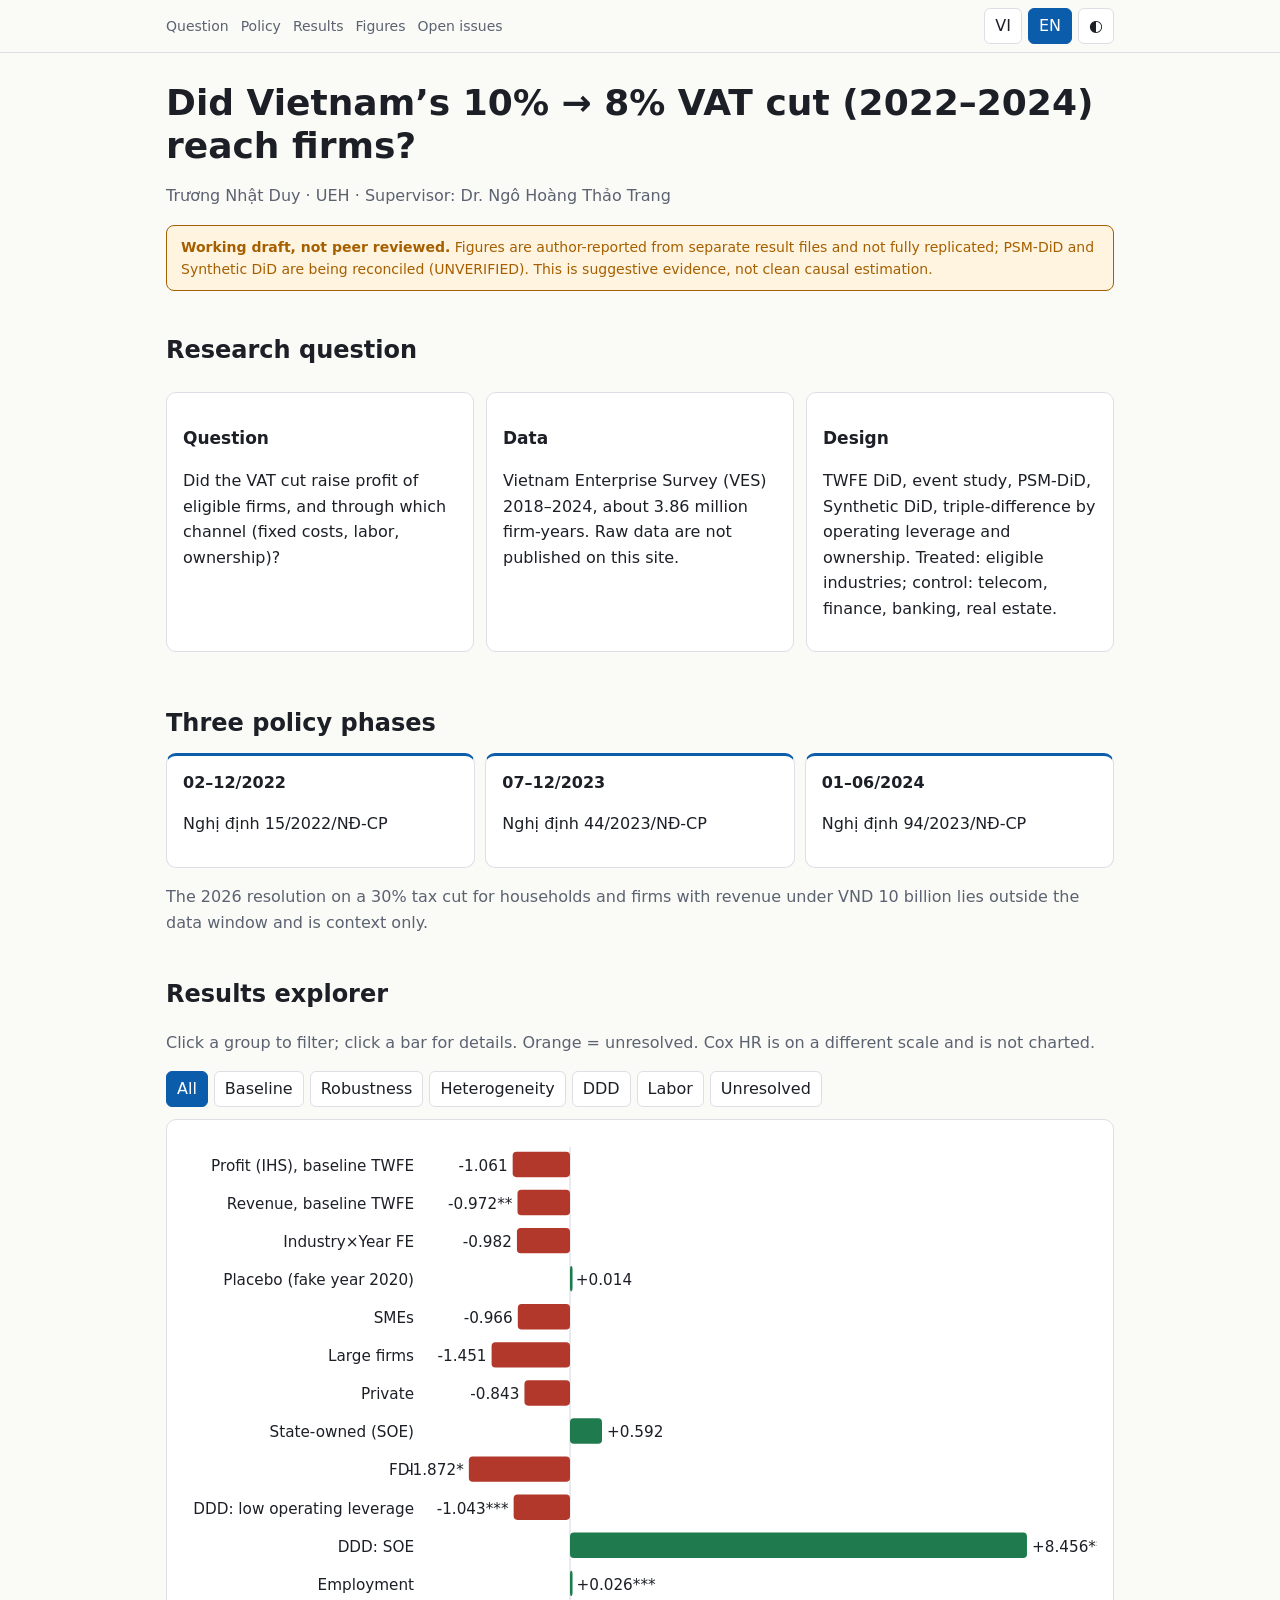
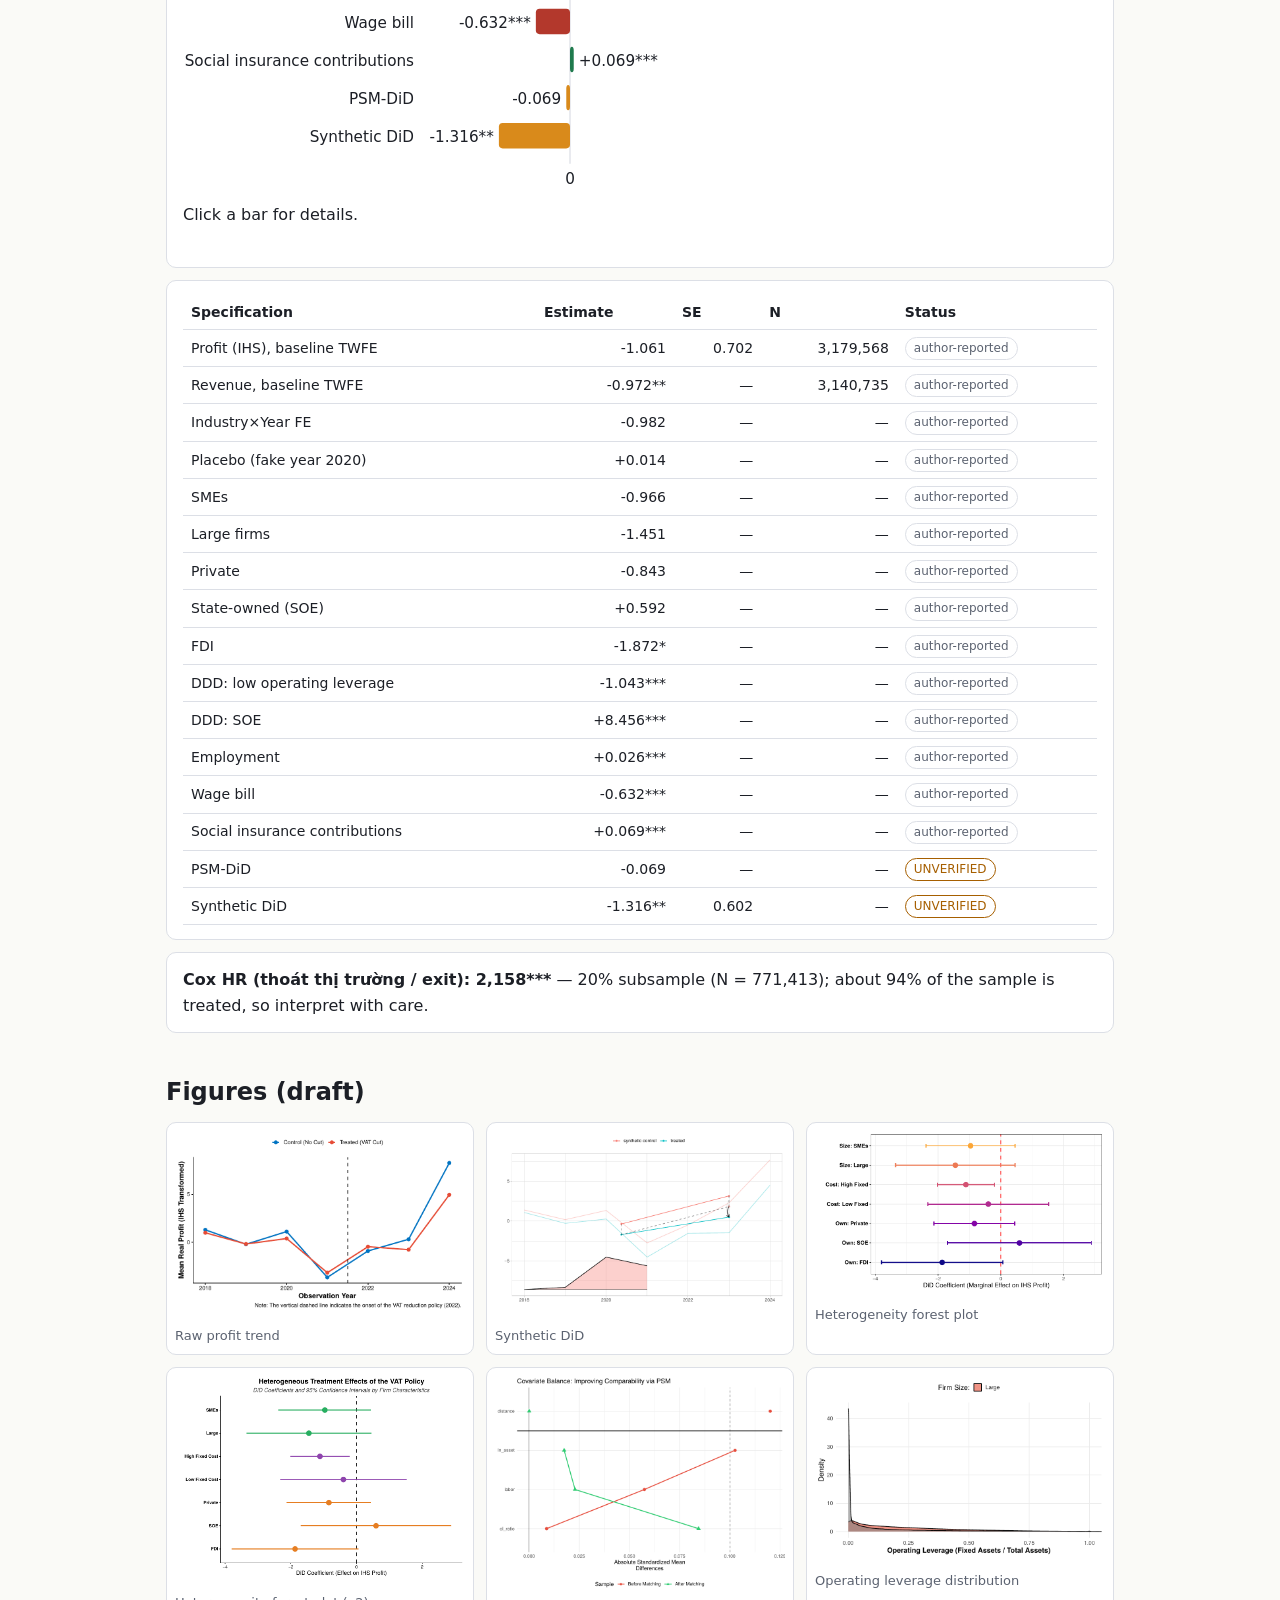
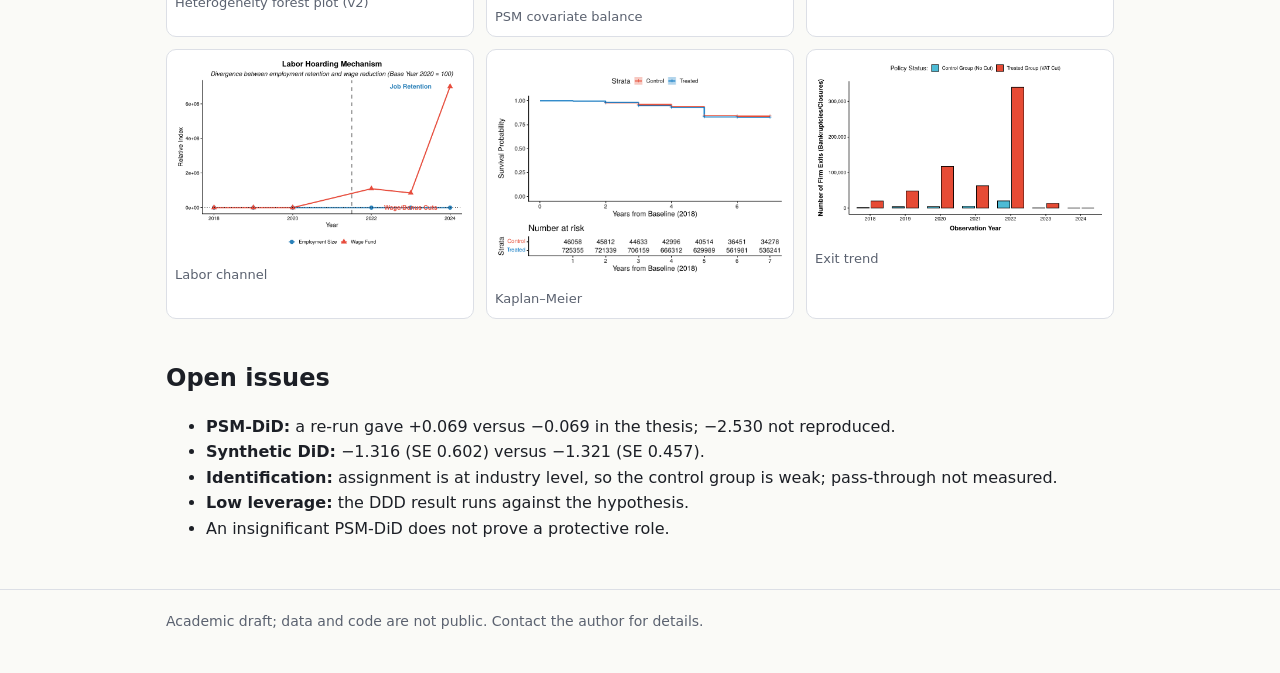
==== index.html @ 24a1c506 "Bilingual interactive site for VAT-cut thesis (draft) Co-Authored-By: Claude Sonnet 5.5 <noreply@ant" ====
<!doctype html>
<html lang="vi">
<head>
<meta charset="utf-8">
<meta name="viewport" content="width=device-width,initial-scale=1">
<title>Giảm thuế GTGT 10→8% và doanh nghiệp Việt Nam</title>
<meta name="description" content="Website tương tác về luận văn đánh giá tác động giảm thuế GTGT 2022–2024 tới hiệu quả doanh nghiệp (dự thảo).">
<link rel="stylesheet" href="style.css?v=1108105800">
</head>
<body>
<header class="top"><div class="wrap">
<nav><a href="#ques"><span class="vi-only">Câu hỏi</span><span class="en-only">Question</span></a><a href="#policy"><span class="vi-only">Chính sách</span><span class="en-only">Policy</span></a><a href="#results"><span class="vi-only">Kết quả</span><span class="en-only">Results</span></a><a href="#figs"><span class="vi-only">Hình</span><span class="en-only">Figures</span></a><a href="#open"><span class="vi-only">Vấn đề mở</span><span class="en-only">Open issues</span></a></nav>
<div class="ctrl"><button id="bvi" type="button">VI</button><button id="ben" type="button">EN</button><button id="bth" type="button" aria-label="theme">◐</button></div>
</div></header>
<main class="wrap">
<h1><span class="vi-only">Giảm thuế GTGT 10% → 8% (2022–2024) có “chạm tới” doanh nghiệp Việt Nam?</span><span class="en-only">Did Vietnam’s 10% → 8% VAT cut (2022–2024) reach firms?</span></h1>
<p class="sub">Trương Nhật Duy · UEH · <span class="vi-only">GVHD: TS. Ngô Hoàng Thảo Trang</span><span class="en-only">Supervisor: Dr. Ngô Hoàng Thảo Trang</span></p>
<div class="banner"><strong><span class="vi-only">Dự thảo, chưa qua phản biện.</span><span class="en-only">Working draft, not peer reviewed.</span></strong>
<span class="vi-only">Các số liệu dưới đây do tác giả báo cáo từ file kết quả riêng và chưa được tái lập đầy đủ; PSM-DiD và Synthetic DiD đang được đối chiếu (CHƯA XÁC MINH). Đây là bằng chứng gợi ý, không phải ước lượng nhân quả sạch.</span>
<span class="en-only">Figures are author-reported from separate result files and not fully replicated; PSM-DiD and Synthetic DiD are being reconciled (UNVERIFIED). This is suggestive evidence, not clean causal estimation.</span></div>

<section id="ques"><h2><span class="vi-only">Câu hỏi nghiên cứu</span><span class="en-only">Research question</span></h2>
<div class="grid">
<div class="card"><h3><span class="vi-only">Câu hỏi</span><span class="en-only">Question</span></h3><p class="vi-only">Giảm thuế suất GTGT có cải thiện lợi nhuận của doanh nghiệp được hưởng không, và qua kênh nào (chi phí cố định, lao động, sở hữu)?</p><p class="en-only">Did the VAT cut raise profit of eligible firms, and through which channel (fixed costs, labor, ownership)?</p></div>
<div class="card"><h3><span class="vi-only">Dữ liệu</span><span class="en-only">Data</span></h3><p class="vi-only">Điều tra Doanh nghiệp Việt Nam (VES) 2018–2024, khoảng 3,86 triệu quan sát doanh nghiệp–năm. Dữ liệu gốc không công khai trên website.</p><p class="en-only">Vietnam Enterprise Survey (VES) 2018–2024, about 3.86 million firm-years. Raw data are not published on this site.</p></div>
<div class="card"><h3><span class="vi-only">Thiết kế</span><span class="en-only">Design</span></h3><p class="vi-only">DiD hai chiều (TWFE), event study, PSM-DiD, Synthetic DiD, triple-difference theo đòn bẩy hoạt động và sở hữu. Nhóm hưởng: ngành thuộc diện giảm thuế; đối chứng: viễn thông, tài chính, ngân hàng, bất động sản.</p><p class="en-only">TWFE DiD, event study, PSM-DiD, Synthetic DiD, triple-difference by operating leverage and ownership. Treated: eligible industries; control: telecom, finance, banking, real estate.</p></div>
</div></section>

<section id="policy"><h2><span class="vi-only">Ba giai đoạn giảm thuế</span><span class="en-only">Three policy phases</span></h2>
<div class="timeline">
<div class="card"><strong>02–12/2022</strong><p>Nghị định 15/2022/NĐ-CP</p></div>
<div class="card"><strong>07–12/2023</strong><p>Nghị định 44/2023/NĐ-CP</p></div>
<div class="card"><strong>01–06/2024</strong><p>Nghị định 94/2023/NĐ-CP</p></div>
</div>
<p class="sub vi-only">Nghị quyết giảm thuế 30% cho hộ/doanh nghiệp doanh thu dưới 10 tỷ đồng (2026) nằm ngoài giai đoạn dữ liệu, chỉ là bối cảnh.</p>
<p class="sub en-only">The 2026 resolution on a 30% tax cut for households and firms with revenue under VND 10 billion lies outside the data window and is context only.</p></section>

<section id="results"><h2><span class="vi-only">Khám phá kết quả</span><span class="en-only">Results explorer</span></h2>
<p class="sub vi-only">Bấm nhóm để lọc; bấm thanh để xem chi tiết. Thanh cam = chưa chốt. Hệ số không cùng thang với Cox HR nên HR không có trong biểu đồ.</p>
<p class="sub en-only">Click a group to filter; click a bar for details. Orange = unresolved. Cox HR is on a different scale and is not charted.</p>
<div class="chips" id="chips"></div>
<div class="card"><svg id="chart" role="img" aria-label="coefficients"></svg><div class="detail" id="detail"></div></div>
<div class="card scroll"><table id="tbl"></table></div>
<div class="card"><strong>Cox HR (thoát thị trường / exit): 2,158***</strong> <span class="vi-only">— mẫu con 20% (N = 771.413), khoảng 94% mẫu thuộc nhóm treated, cần diễn giải thận trọng.</span><span class="en-only">— 20% subsample (N = 771,413); about 94% of the sample is treated, so interpret with care.</span></div>
</section>

<section id="figs"><h2><span class="vi-only">Hình minh họa (bản nháp)</span><span class="en-only">Figures (draft)</span></h2><div class="gallery" id="gal"></div></section>

<section id="open"><h2><span class="vi-only">Vấn đề mở</span><span class="en-only">Open issues</span></h2>
<ul class="vi-only"><li><strong>PSM-DiD:</strong> chạy lại cho dấu +0,069 so với −0,069 trong luận văn; −2,530 chưa tái lập.</li><li><strong>Synthetic DiD:</strong> −1,316 (SE 0,602) so với −1,321 (SE 0,457).</li><li><strong>Nhận diện:</strong> chính sách gán theo ngành nên nhóm đối chứng yếu; chưa đo pass-through.</li><li><strong>Đòn bẩy thấp:</strong> kết quả DDD ngược giả thuyết.</li><li>“PSM-DiD không có ý nghĩa” không chứng minh được vai trò bảo vệ.</li></ul>
<ul class="en-only"><li><strong>PSM-DiD:</strong> a re-run gave +0.069 versus −0.069 in the thesis; −2.530 not reproduced.</li><li><strong>Synthetic DiD:</strong> −1.316 (SE 0.602) versus −1.321 (SE 0.457).</li><li><strong>Identification:</strong> assignment is at industry level, so the control group is weak; pass-through not measured.</li><li><strong>Low leverage:</strong> the DDD result runs against the hypothesis.</li><li>An insignificant PSM-DiD does not prove a protective role.</li></ul>
</section>
</main>
<footer><div class="wrap"><span class="vi-only">Bản nháp học thuật, đường dẫn dữ liệu và mã nguồn không công khai; liên hệ tác giả để biết thêm.</span><span class="en-only">Academic draft; data and code are not public. Contact the author for details.</span></div></footer>
<dialog id="dlg"><img id="dimg" alt=""><form method="dialog"><button>OK</button></form></dialog>
<script src="app.js?v=1108105800"></script>
</body></html>
---- style.css ----
:root{--bg:#fafaf7;--fg:#1c1f26;--mut:#5b6270;--card:#fff;--bd:#dcdfe6;--acc:#0b5cab;--pos:#1f7a4d;--neg:#b3382c;--warn:#a65f00;--warnbg:#fff4df}
@media (prefers-color-scheme:dark){:root:not([data-theme=light]){--bg:#13161b;--fg:#e8eaee;--mut:#9aa3b2;--card:#1b1f27;--bd:#2d3340;--acc:#6aaaf0;--pos:#5fcf95;--neg:#f08a7e;--warn:#f0b35a;--warnbg:#2a2113}}
:root[data-theme=dark]{--bg:#13161b;--fg:#e8eaee;--mut:#9aa3b2;--card:#1b1f27;--bd:#2d3340;--acc:#6aaaf0;--pos:#5fcf95;--neg:#f08a7e;--warn:#f0b35a;--warnbg:#2a2113}
*{box-sizing:border-box}html{scroll-behavior:smooth}
body{margin:0;background:var(--bg);color:var(--fg);font:16px/1.6 system-ui,-apple-system,"Segoe UI",Roboto,sans-serif}
.wrap{max-width:980px;margin:0 auto;padding:0 16px}
header.top{position:sticky;top:0;background:var(--bg);border-bottom:1px solid var(--bd);z-index:5}
header.top .wrap{display:flex;gap:12px;align-items:center;justify-content:space-between;padding-top:8px;padding-bottom:8px;flex-wrap:wrap}
nav a{color:var(--mut);text-decoration:none;margin-right:12px;font-size:14px}nav a:hover{color:var(--acc)}
button,select{font:inherit;color:var(--fg);background:var(--card);border:1px solid var(--bd);border-radius:6px;padding:4px 10px;cursor:pointer}
button.on{background:var(--acc);color:#fff;border-color:var(--acc)}
.ctrl{display:flex;gap:6px}
.banner{background:var(--warnbg);border:1px solid var(--warn);color:var(--warn);border-radius:8px;padding:10px 14px;margin:16px 0;font-size:14px}
h1{font-size:clamp(24px,5vw,36px);line-height:1.2;margin:28px 0 8px}h2{margin:40px 0 10px;font-size:24px}h3{font-size:17px;margin:18px 0 6px}
.sub{color:var(--mut)}
.card{background:var(--card);border:1px solid var(--bd);border-radius:10px;padding:14px 16px;margin:12px 0}
.grid{display:grid;grid-template-columns:repeat(auto-fit,minmax(220px,1fr));gap:12px}
.chips{display:flex;gap:6px;flex-wrap:wrap;margin:8px 0}
.scroll{overflow-x:auto}
table{border-collapse:collapse;width:100%;font-size:14px}th,td{padding:6px 8px;border-bottom:1px solid var(--bd);text-align:left;white-space:nowrap}
td.num{text-align:right;font-variant-numeric:tabular-nums}
.tag{display:inline-block;padding:1px 8px;border-radius:99px;font-size:12px;border:1px solid var(--bd)}
.tag.unres{color:var(--warn);border-color:var(--warn)}.tag.rep{color:var(--mut)}
#chart{width:100%;height:auto}#chart text{fill:var(--fg);font-size:12px}#chart .ax{stroke:var(--bd)}
#chart rect.bar{cursor:pointer}#chart rect.bar.sel{stroke:var(--fg);stroke-width:2}
.detail{min-height:3.2em}
.timeline{display:grid;grid-template-columns:repeat(auto-fit,minmax(200px,1fr));gap:10px}
.timeline .card{margin:0;border-top:3px solid var(--acc)}
.gallery{display:grid;grid-template-columns:repeat(auto-fill,minmax(250px,1fr));gap:12px}
.gallery figure{margin:0;background:var(--card);border:1px solid var(--bd);border-radius:10px;padding:8px}
.gallery img{width:100%;height:auto;background:#fff;border-radius:6px;cursor:zoom-in}
.gallery figcaption{font-size:13px;color:var(--mut);margin-top:6px}
dialog{border:none;border-radius:10px;padding:8px;max-width:96vw;background:var(--card);color:var(--fg)}dialog img{max-width:100%;max-height:80vh;background:#fff}dialog::backdrop{background:#0009}
.en-only,.vi-only{display:none}html[lang=en] .en-only{display:initial}html[lang=vi] .vi-only{display:initial}
html[lang=en] div.en-only,html[lang=en] p.en-only,html[lang=en] ul.en-only,html[lang=en] li.en-only{display:block}
html[lang=vi] div.vi-only,html[lang=vi] p.vi-only,html[lang=vi] ul.vi-only,html[lang=vi] li.vi-only{display:block}
footer{border-top:1px solid var(--bd);margin-top:48px;padding:20px 0 40px;color:var(--mut);font-size:14px}
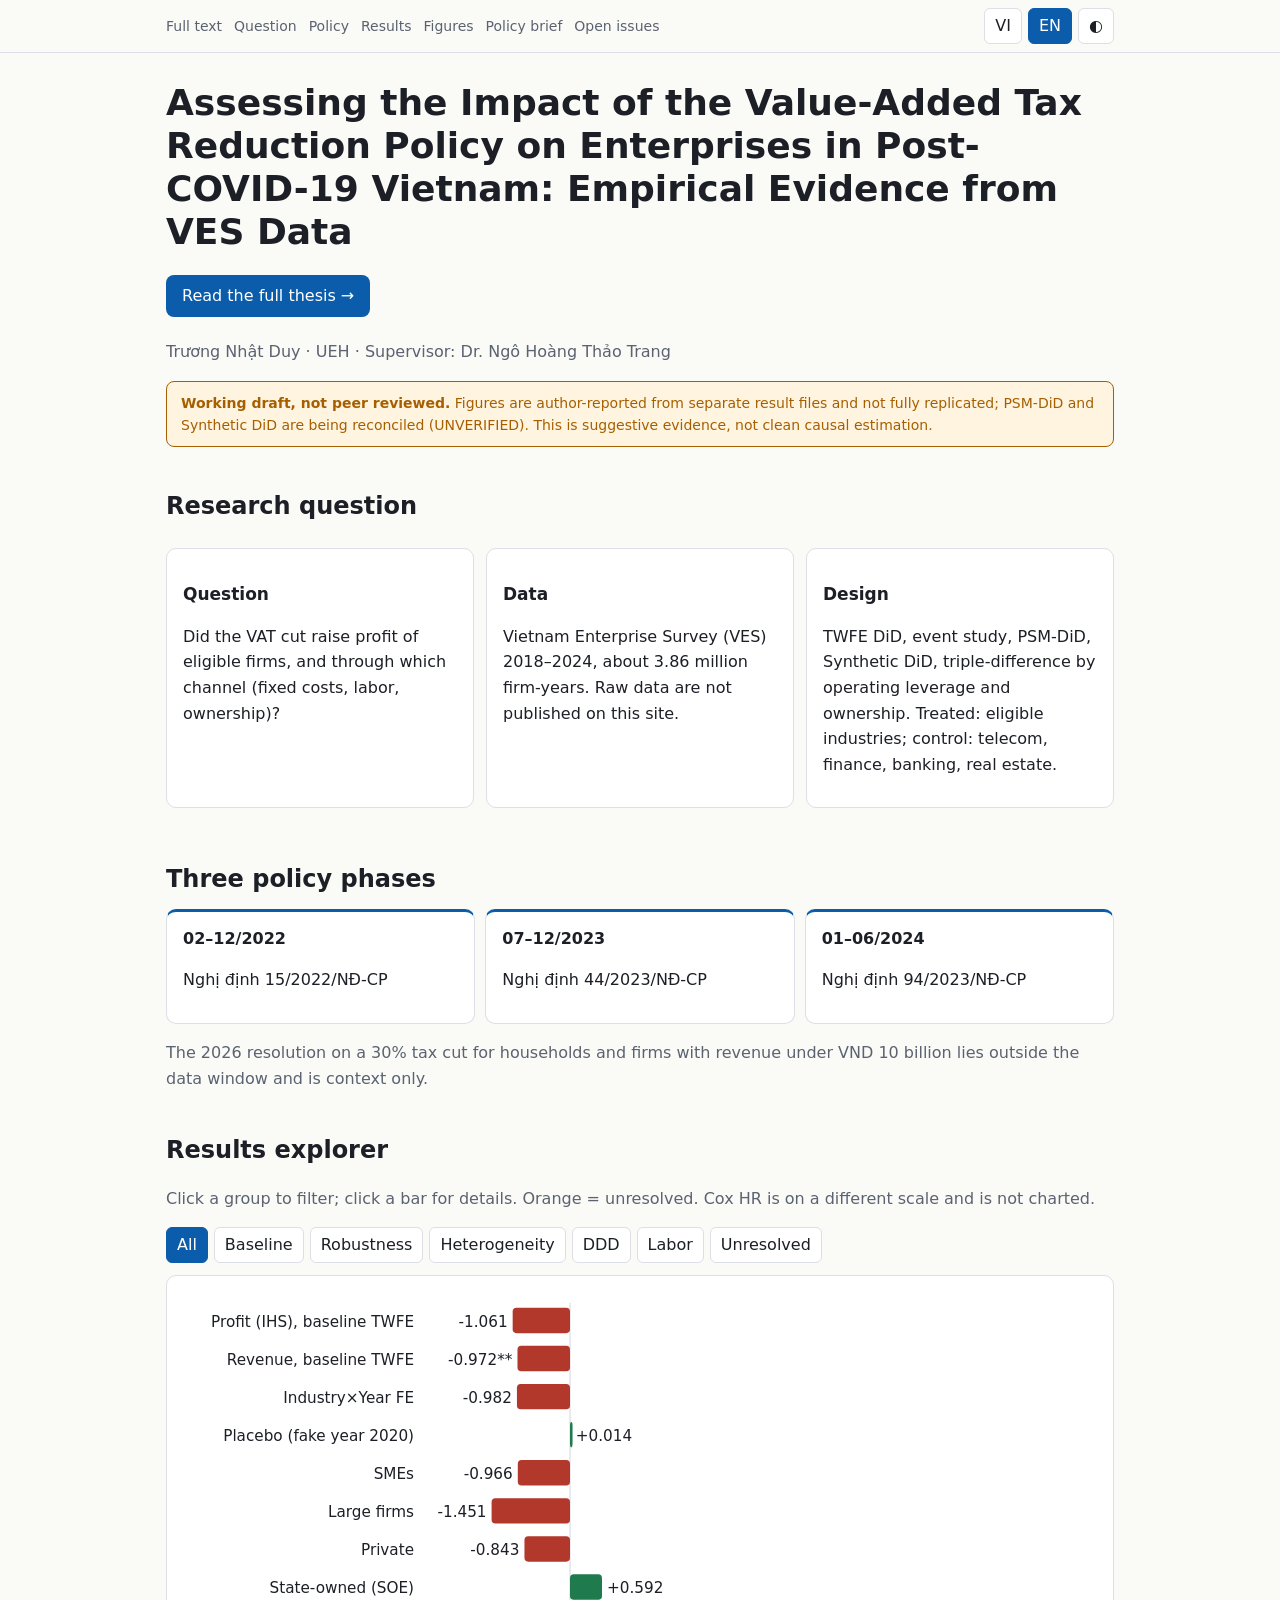
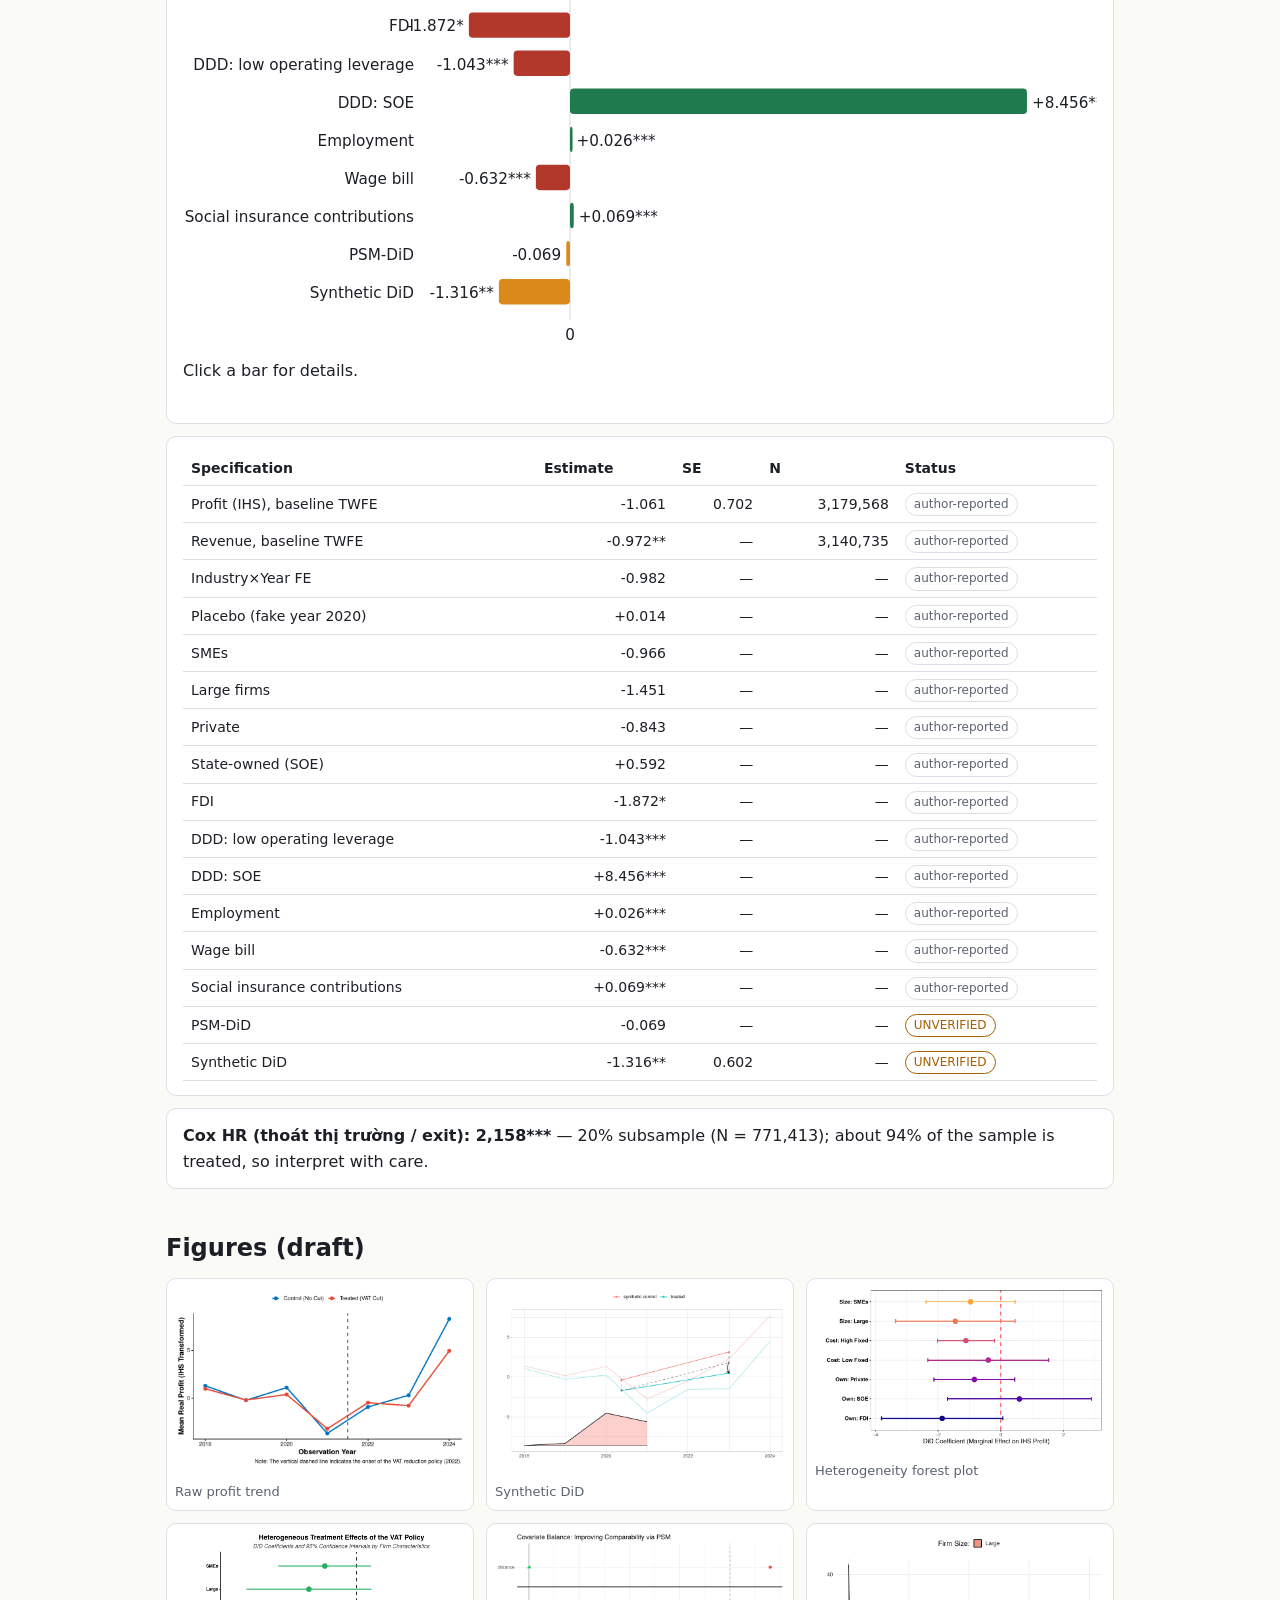
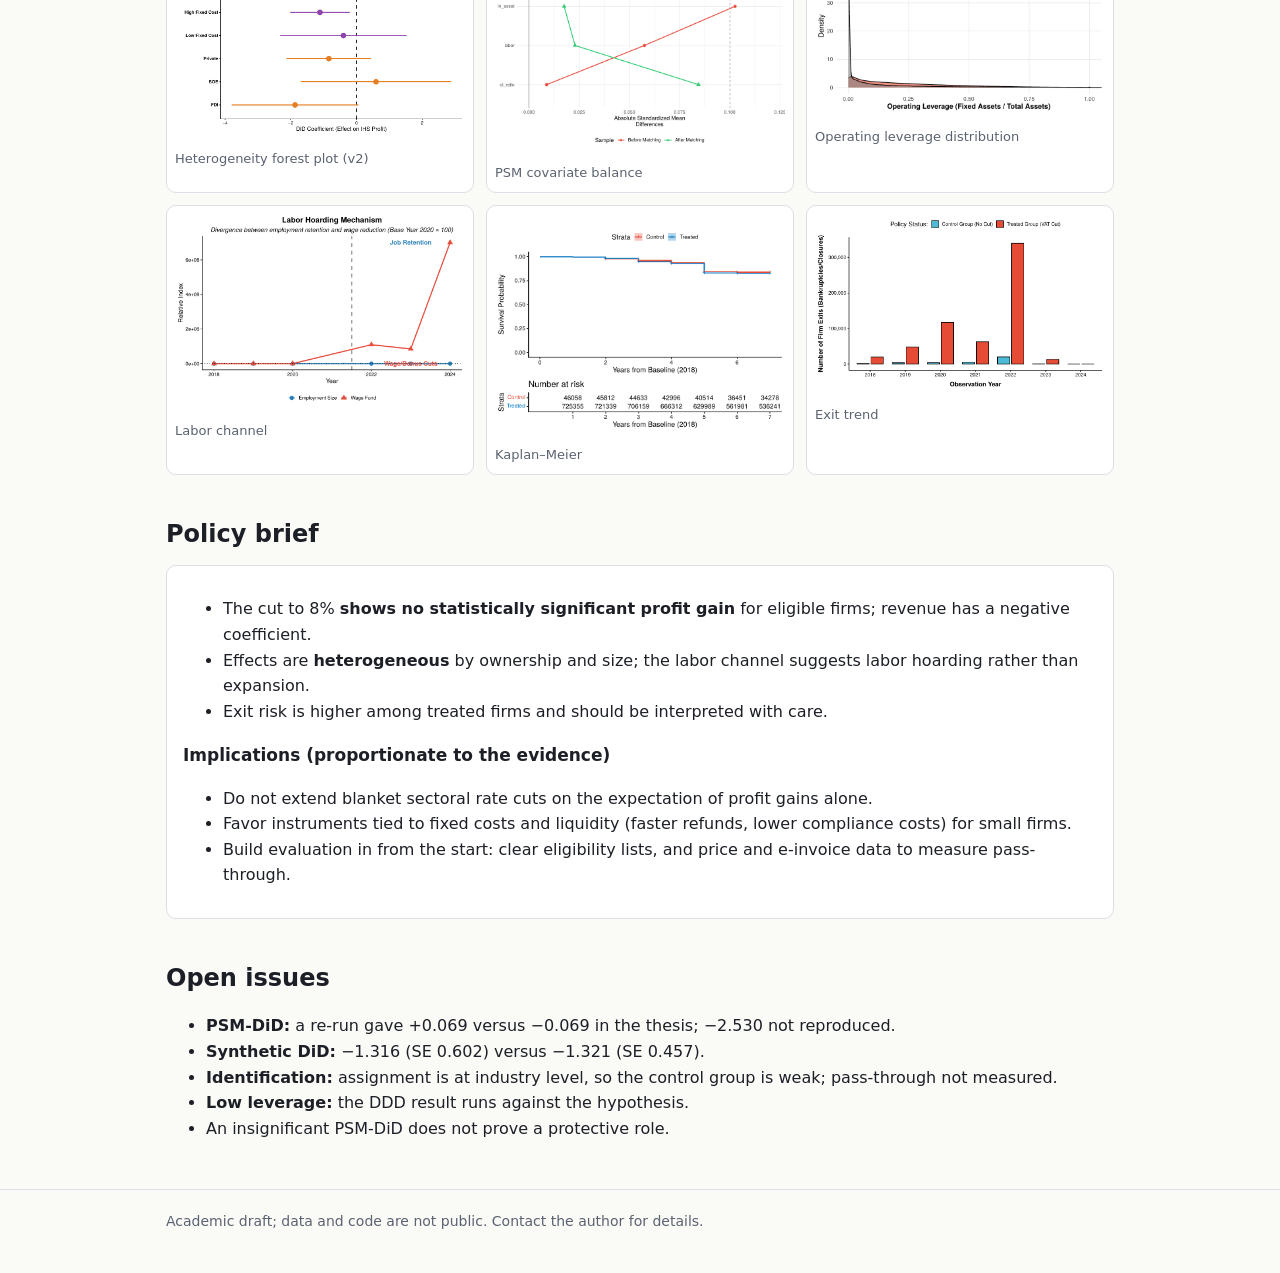
==== commit 02a97bad: "Add full-text thesis reader (VI/EN), policy brief, original title Co-Authored-By: Claude Sonnet 5.5 " ====
--- a/index.html
+++ b/index.html
@@ -3,17 +3,18 @@
 <head>
 <meta charset="utf-8">
 <meta name="viewport" content="width=device-width,initial-scale=1">
-<title>Giảm thuế GTGT 10→8% và doanh nghiệp Việt Nam</title>
+<title>Đánh giá tác động của chính sách giảm thuế GTGT đến doanh nghiệp hậu Covid-19</title>
 <meta name="description" content="Website tương tác về luận văn đánh giá tác động giảm thuế GTGT 2022–2024 tới hiệu quả doanh nghiệp (dự thảo).">
-<link rel="stylesheet" href="style.css?v=1108105800">
+<link rel="stylesheet" href="style.css?v=1108115000">
 </head>
 <body>
 <header class="top"><div class="wrap">
-<nav><a href="#ques"><span class="vi-only">Câu hỏi</span><span class="en-only">Question</span></a><a href="#policy"><span class="vi-only">Chính sách</span><span class="en-only">Policy</span></a><a href="#results"><span class="vi-only">Kết quả</span><span class="en-only">Results</span></a><a href="#figs"><span class="vi-only">Hình</span><span class="en-only">Figures</span></a><a href="#open"><span class="vi-only">Vấn đề mở</span><span class="en-only">Open issues</span></a></nav>
+<nav><a href="thesis.html"><span class="vi-only">Toàn văn</span><span class="en-only">Full text</span></a><a href="#ques"><span class="vi-only">Câu hỏi</span><span class="en-only">Question</span></a><a href="#policy"><span class="vi-only">Chính sách</span><span class="en-only">Policy</span></a><a href="#results"><span class="vi-only">Kết quả</span><span class="en-only">Results</span></a><a href="#figs"><span class="vi-only">Hình</span><span class="en-only">Figures</span></a><a href="#brief"><span class="vi-only">Tóm tắt chính sách</span><span class="en-only">Policy brief</span></a><a href="#open"><span class="vi-only">Vấn đề mở</span><span class="en-only">Open issues</span></a></nav>
 <div class="ctrl"><button id="bvi" type="button">VI</button><button id="ben" type="button">EN</button><button id="bth" type="button" aria-label="theme">◐</button></div>
 </div></header>
 <main class="wrap">
-<h1><span class="vi-only">Giảm thuế GTGT 10% → 8% (2022–2024) có “chạm tới” doanh nghiệp Việt Nam?</span><span class="en-only">Did Vietnam’s 10% → 8% VAT cut (2022–2024) reach firms?</span></h1>
+<h1 class="vi-only">Đánh giá tác động của chính sách giảm thuế GTGT đến doanh nghiệp giai đoạn hậu Covid-19: Bằng chứng thực nghiệm từ dữ liệu VES tại Việt Nam</h1><h1 class="en-only">Assessing the Impact of the Value-Added Tax Reduction Policy on Enterprises in Post-COVID-19 Vietnam: Empirical Evidence from VES Data</h1>
+<p><a class="cta" href="thesis.html"><span class="vi-only">Đọc toàn văn luận văn →</span><span class="en-only">Read the full thesis →</span></a></p>
 <p class="sub">Trương Nhật Duy · UEH · <span class="vi-only">GVHD: TS. Ngô Hoàng Thảo Trang</span><span class="en-only">Supervisor: Dr. Ngô Hoàng Thảo Trang</span></p>
 <div class="banner"><strong><span class="vi-only">Dự thảo, chưa qua phản biện.</span><span class="en-only">Working draft, not peer reviewed.</span></strong>
 <span class="vi-only">Các số liệu dưới đây do tác giả báo cáo từ file kết quả riêng và chưa được tái lập đầy đủ; PSM-DiD và Synthetic DiD đang được đối chiếu (CHƯA XÁC MINH). Đây là bằng chứng gợi ý, không phải ước lượng nhân quả sạch.</span>
@@ -46,6 +47,13 @@
 
 <section id="figs"><h2><span class="vi-only">Hình minh họa (bản nháp)</span><span class="en-only">Figures (draft)</span></h2><div class="gallery" id="gal"></div></section>
 
+<section id="brief"><h2><span class="vi-only">Tóm tắt chính sách</span><span class="en-only">Policy brief</span></h2>
+<div class="card"><ul class="vi-only"><li>Giảm GTGT xuống 8% <strong>không cho thấy cải thiện lợi nhuận có ý nghĩa thống kê</strong> ở nhóm được hưởng; doanh thu có hệ số âm.</li><li>Tác động <strong>không đồng đều</strong> theo sở hữu và quy mô; kênh lao động gợi ý giữ lao động hơn là mở rộng.</li><li>Rủi ro thoát thị trường cao hơn ở nhóm treated, cần diễn giải thận trọng.</li></ul>
+<ul class="en-only"><li>The cut to 8% <strong>shows no statistically significant profit gain</strong> for eligible firms; revenue has a negative coefficient.</li><li>Effects are <strong>heterogeneous</strong> by ownership and size; the labor channel suggests labor hoarding rather than expansion.</li><li>Exit risk is higher among treated firms and should be interpreted with care.</li></ul>
+<h3><span class="vi-only">Hàm ý (tương xứng bằng chứng)</span><span class="en-only">Implications (proportionate to the evidence)</span></h3>
+<ul class="vi-only"><li>Không nên gia hạn đại trà giảm thuế suất theo ngành chỉ dựa trên kỳ vọng lợi nhuận.</li><li>Ưu tiên công cụ gắn với chi phí cố định và thanh khoản (hoàn thuế nhanh, giảm chi phí tuân thủ) cho doanh nghiệp nhỏ.</li><li>Xây dựng cơ chế đánh giá từ đầu: danh mục ngành rõ ràng, dữ liệu giá và hóa đơn điện tử để đo pass-through.</li></ul>
+<ul class="en-only"><li>Do not extend blanket sectoral rate cuts on the expectation of profit gains alone.</li><li>Favor instruments tied to fixed costs and liquidity (faster refunds, lower compliance costs) for small firms.</li><li>Build evaluation in from the start: clear eligibility lists, and price and e-invoice data to measure pass-through.</li></ul></div></section>
+
 <section id="open"><h2><span class="vi-only">Vấn đề mở</span><span class="en-only">Open issues</span></h2>
 <ul class="vi-only"><li><strong>PSM-DiD:</strong> chạy lại cho dấu +0,069 so với −0,069 trong luận văn; −2,530 chưa tái lập.</li><li><strong>Synthetic DiD:</strong> −1,316 (SE 0,602) so với −1,321 (SE 0,457).</li><li><strong>Nhận diện:</strong> chính sách gán theo ngành nên nhóm đối chứng yếu; chưa đo pass-through.</li><li><strong>Đòn bẩy thấp:</strong> kết quả DDD ngược giả thuyết.</li><li>“PSM-DiD không có ý nghĩa” không chứng minh được vai trò bảo vệ.</li></ul>
 <ul class="en-only"><li><strong>PSM-DiD:</strong> a re-run gave +0.069 versus −0.069 in the thesis; −2.530 not reproduced.</li><li><strong>Synthetic DiD:</strong> −1.316 (SE 0.602) versus −1.321 (SE 0.457).</li><li><strong>Identification:</strong> assignment is at industry level, so the control group is weak; pass-through not measured.</li><li><strong>Low leverage:</strong> the DDD result runs against the hypothesis.</li><li>An insignificant PSM-DiD does not prove a protective role.</li></ul>
@@ -53,5 +61,5 @@
 </main>
 <footer><div class="wrap"><span class="vi-only">Bản nháp học thuật, đường dẫn dữ liệu và mã nguồn không công khai; liên hệ tác giả để biết thêm.</span><span class="en-only">Academic draft; data and code are not public. Contact the author for details.</span></div></footer>
 <dialog id="dlg"><img id="dimg" alt=""><form method="dialog"><button>OK</button></form></dialog>
-<script src="app.js?v=1108105800"></script>
+<script src="app.js?v=1108115000"></script>
 </body></html>
--- a/style.css
+++ b/style.css
@@ -32,6 +32,21 @@
 .gallery figcaption{font-size:13px;color:var(--mut);margin-top:6px}
 dialog{border:none;border-radius:10px;padding:8px;max-width:96vw;background:var(--card);color:var(--fg)}dialog img{max-width:100%;max-height:80vh;background:#fff}dialog::backdrop{background:#0009}
 .en-only,.vi-only{display:none}html[lang=en] .en-only{display:initial}html[lang=vi] .vi-only{display:initial}
-html[lang=en] div.en-only,html[lang=en] p.en-only,html[lang=en] ul.en-only,html[lang=en] li.en-only{display:block}
-html[lang=vi] div.vi-only,html[lang=vi] p.vi-only,html[lang=vi] ul.vi-only,html[lang=vi] li.vi-only{display:block}
+html[lang=en] h1.en-only,html[lang=en] div.en-only,html[lang=en] p.en-only,html[lang=en] ul.en-only,html[lang=en] li.en-only{display:block}
+html[lang=vi] h1.vi-only,html[lang=vi] div.vi-only,html[lang=vi] p.vi-only,html[lang=vi] ul.vi-only,html[lang=vi] li.vi-only{display:block}
 footer{border-top:1px solid var(--bd);margin-top:48px;padding:20px 0 40px;color:var(--mut);font-size:14px}
+/* reader */
+#prog{position:fixed;top:0;left:0;height:3px;background:var(--acc);width:0;z-index:20}
+.reader{display:block;overflow-x:clip;position:relative}
+.reader article{max-width:74ch;margin:0 auto}
+.reader article p,.reader article li{text-align:left;hyphens:auto}
+.reader h2{border-top:1px solid var(--bd);padding-top:24px;scroll-margin-top:60px}.reader h3,.reader h4{scroll-margin-top:60px}
+.sn{color:var(--mut);margin-right:.4em}
+#toc{font-size:14px;margin:12px 0}#toc a{display:block;color:var(--mut);text-decoration:none;padding:2px 0}#toc a.l3{padding-left:14px}#toc a.on{color:var(--acc);font-weight:600}
+@media(min-width:1100px){.reader{display:grid;grid-template-columns:250px minmax(0,1fr);gap:32px}#toc{position:sticky;top:56px;align-self:start;max-height:calc(100vh - 70px);overflow:auto}}
+@media(max-width:1099px){#toc{display:none}}
+.math{overflow-x:auto;padding:4px 0}.m{display:inline-block;max-width:100%;overflow-x:auto;vertical-align:bottom}
+figure{margin:18px 0;background:var(--card);border:1px solid var(--bd);border-radius:10px;padding:8px}figure img{width:100%;height:auto;background:#fff;border-radius:6px;cursor:zoom-in}figcaption{font-size:14px;color:var(--mut);margin-top:6px}
+.tblwrap{margin:18px 0}.tcap{font-size:14px;margin-bottom:4px}table.data th{background:var(--card);white-space:normal}table.data td{white-space:normal;vertical-align:top;min-width:90px}
+ol.refs{font-size:14px;padding-left:22px}ol.refs li{margin:4px 0;word-break:break-word}
+.cta{display:inline-block;background:var(--acc);color:#fff;text-decoration:none;border-radius:8px;padding:8px 16px;margin:6px 0}
